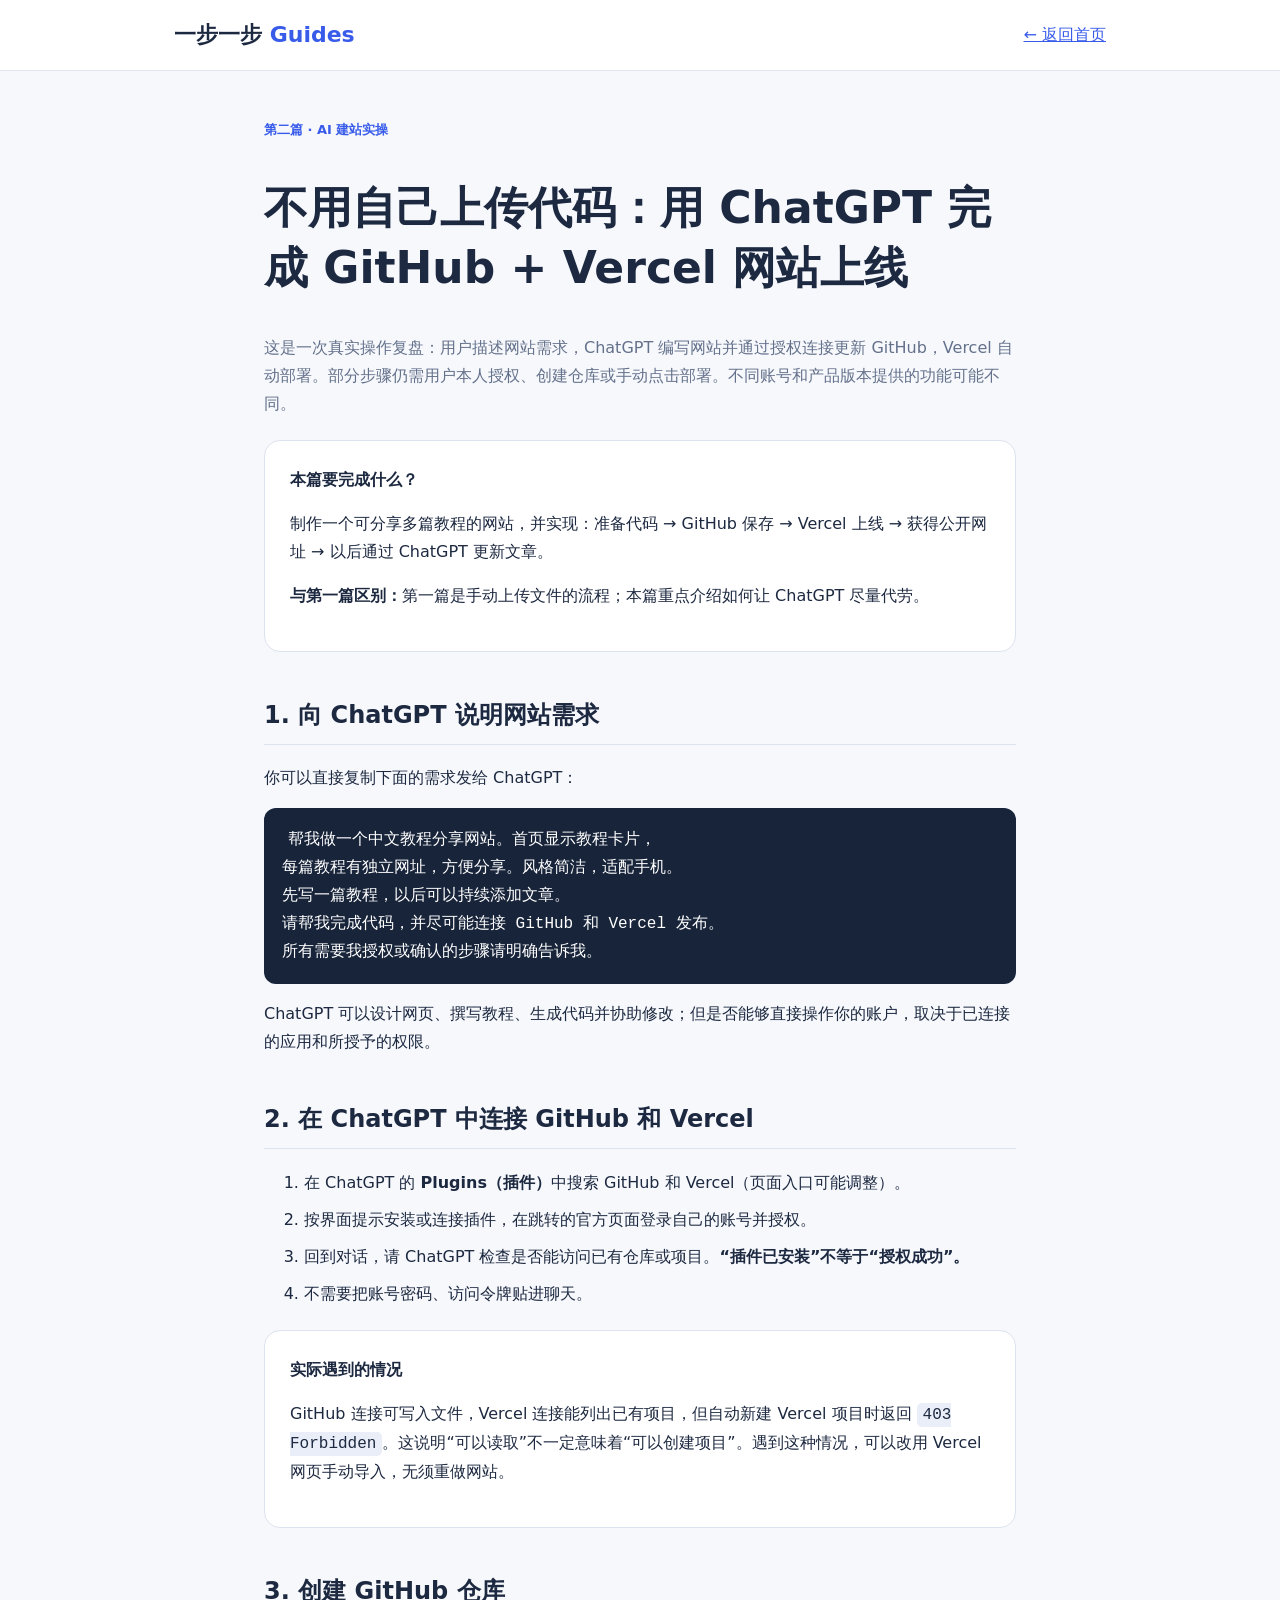
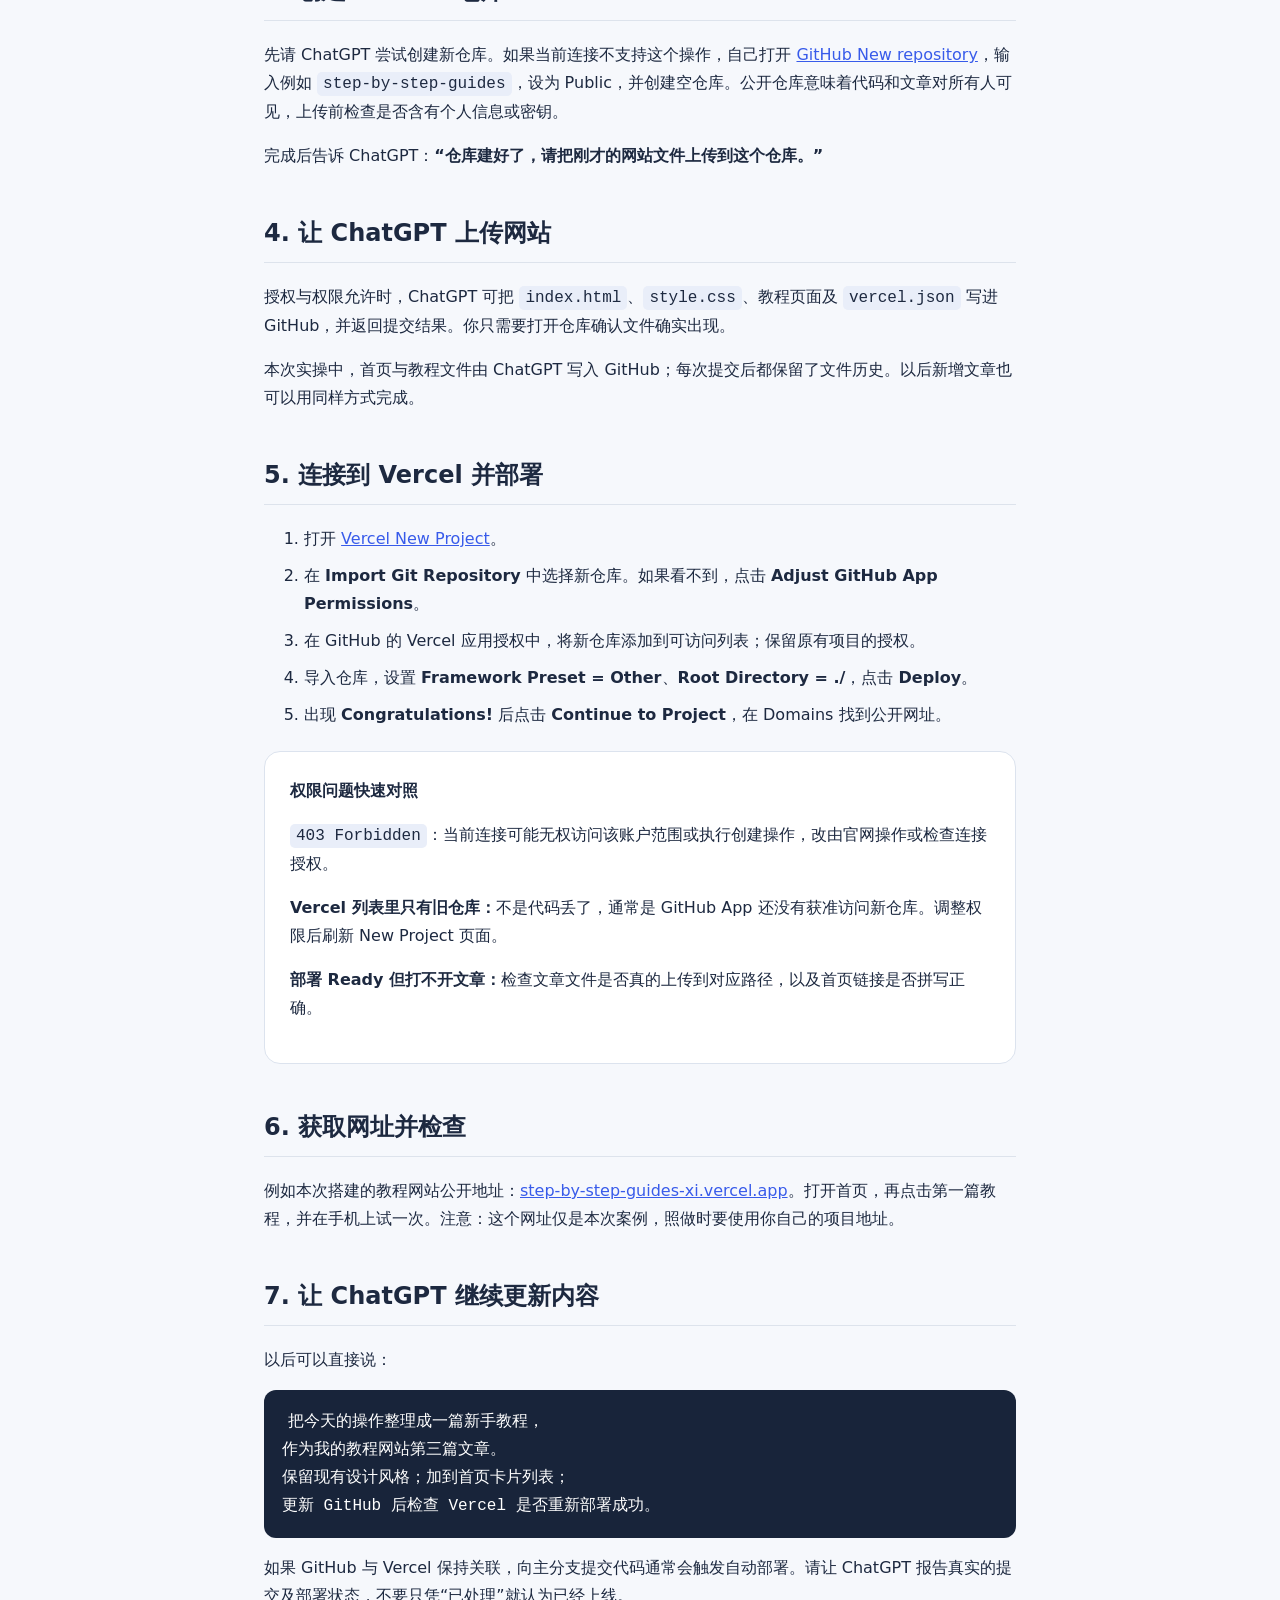
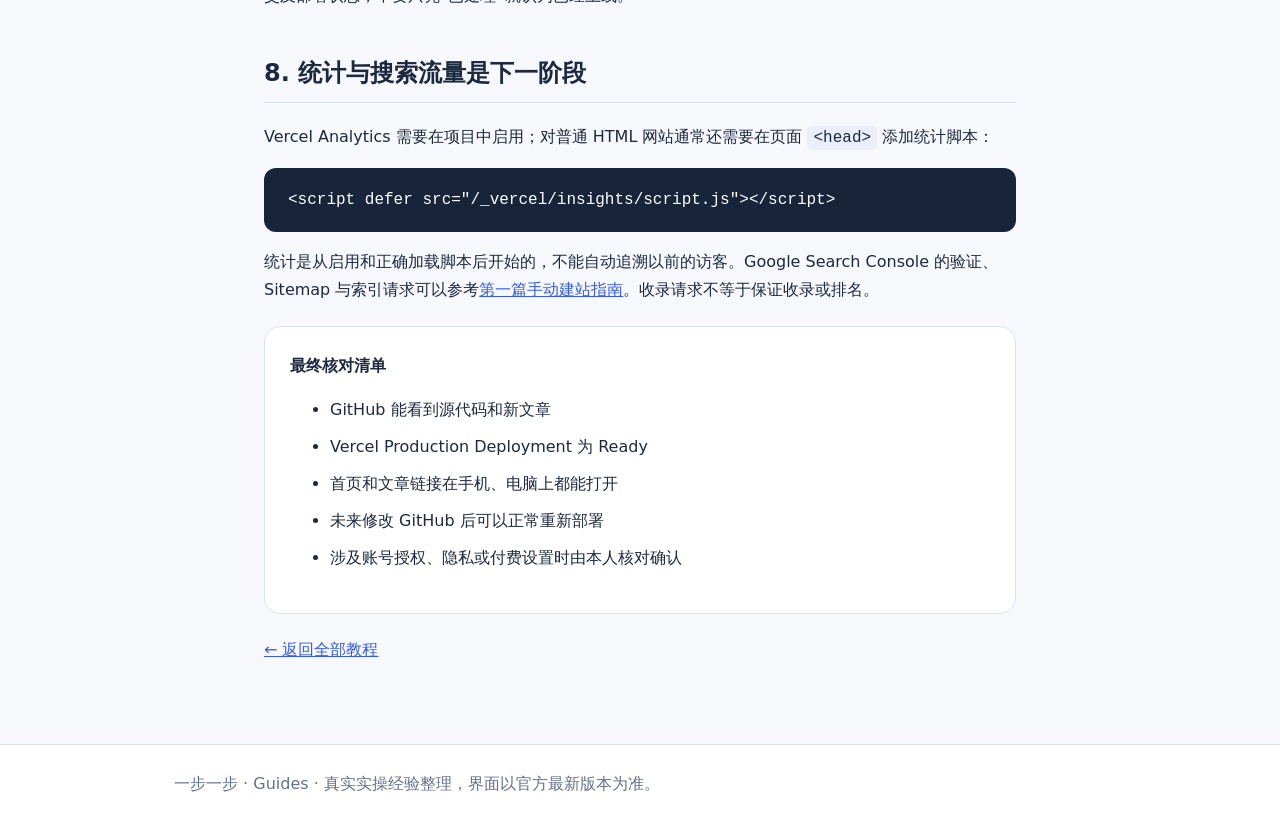
==== guides/chatgpt-github-vercel.html @ 21af05c0 "Publish second tutorial: ChatGPT-assisted website deployment" ====
<!doctype html><html lang="zh-CN"><head><meta charset="utf-8"><meta name="viewport" content="width=device-width,initial-scale=1"><title>用 ChatGPT 自动完成建站：连接 GitHub 和 Vercel | 一步一步</title><meta name="description" content="真实复盘如何用 ChatGPT 协助制作网站、连接 GitHub 和 Vercel、上传代码与自动部署，包括授权及权限问题排查。"><link rel="stylesheet" href="/style.css"><script defer src="/_vercel/insights/script.js"></script></head><body><header><div class="wrap nav"><a href="/" class="brand">一步一步 <span>Guides</span></a><a href="/">← 返回首页</a></div></header><article><p class="eyebrow">第二篇 · AI 建站实操</p><h1>不用自己上传代码：用 ChatGPT 完成 GitHub + Vercel 网站上线</h1><p class="muted">这是一次真实操作复盘：用户描述网站需求，ChatGPT 编写网站并通过授权连接更新 GitHub，Vercel 自动部署。部分步骤仍需用户本人授权、创建仓库或手动点击部署。不同账号和产品版本提供的功能可能不同。</p><div class="block"><strong>本篇要完成什么？</strong><p>制作一个可分享多篇教程的网站，并实现：准备代码 → GitHub 保存 → Vercel 上线 → 获得公开网址 → 以后通过 ChatGPT 更新文章。</p><p><strong>与第一篇区别：</strong>第一篇是手动上传文件的流程；本篇重点介绍如何让 ChatGPT 尽量代劳。</p></div><h2>1. 向 ChatGPT 说明网站需求</h2><p>你可以直接复制下面的需求发给 ChatGPT：</p><pre><code>帮我做一个中文教程分享网站。首页显示教程卡片，
每篇教程有独立网址，方便分享。风格简洁，适配手机。
先写一篇教程，以后可以持续添加文章。
请帮我完成代码，并尽可能连接 GitHub 和 Vercel 发布。
所有需要我授权或确认的步骤请明确告诉我。</code></pre><p>ChatGPT 可以设计网页、撰写教程、生成代码并协助修改；但是否能够直接操作你的账户，取决于已连接的应用和所授予的权限。</p><h2>2. 在 ChatGPT 中连接 GitHub 和 Vercel</h2><ol><li>在 ChatGPT 的 <strong>Plugins（插件）</strong>中搜索 GitHub 和 Vercel（页面入口可能调整）。</li><li>按界面提示安装或连接插件，在跳转的官方页面登录自己的账号并授权。</li><li>回到对话，请 ChatGPT 检查是否能访问已有仓库或项目。<strong>“插件已安装”不等于“授权成功”。</strong></li><li>不需要把账号密码、访问令牌贴进聊天。</li></ol><div class="block"><strong>实际遇到的情况</strong><p>GitHub 连接可写入文件，Vercel 连接能列出已有项目，但自动新建 Vercel 项目时返回 <code>403 Forbidden</code>。这说明“可以读取”不一定意味着“可以创建项目”。遇到这种情况，可以改用 Vercel 网页手动导入，无须重做网站。</p></div><h2>3. 创建 GitHub 仓库</h2><p>先请 ChatGPT 尝试创建新仓库。如果当前连接不支持这个操作，自己打开 <a href="https://github.com/new" target="_blank" rel="noopener">GitHub New repository</a>，输入例如 <code>step-by-step-guides</code>，设为 Public，并创建空仓库。公开仓库意味着代码和文章对所有人可见，上传前检查是否含有个人信息或密钥。</p><p>完成后告诉 ChatGPT：<strong>“仓库建好了，请把刚才的网站文件上传到这个仓库。”</strong></p><h2>4. 让 ChatGPT 上传网站</h2><p>授权与权限允许时，ChatGPT 可把 <code>index.html</code>、<code>style.css</code>、教程页面及 <code>vercel.json</code> 写进 GitHub，并返回提交结果。你只需要打开仓库确认文件确实出现。</p><p>本次实操中，首页与教程文件由 ChatGPT 写入 GitHub；每次提交后都保留了文件历史。以后新增文章也可以用同样方式完成。</p><h2>5. 连接到 Vercel 并部署</h2><ol><li>打开 <a href="https://vercel.com/new" target="_blank" rel="noopener">Vercel New Project</a>。</li><li>在 <strong>Import Git Repository</strong> 中选择新仓库。如果看不到，点击 <strong>Adjust GitHub App Permissions</strong>。</li><li>在 GitHub 的 Vercel 应用授权中，将新仓库添加到可访问列表；保留原有项目的授权。</li><li>导入仓库，设置 <strong>Framework Preset = Other</strong>、<strong>Root Directory = ./</strong>，点击 <strong>Deploy</strong>。</li><li>出现 <strong>Congratulations!</strong> 后点击 <strong>Continue to Project</strong>，在 Domains 找到公开网址。</li></ol><div class="block"><strong>权限问题快速对照</strong><p><code>403 Forbidden</code>：当前连接可能无权访问该账户范围或执行创建操作，改由官网操作或检查连接授权。</p><p><strong>Vercel 列表里只有旧仓库：</strong>不是代码丢了，通常是 GitHub App 还没有获准访问新仓库。调整权限后刷新 New Project 页面。</p><p><strong>部署 Ready 但打不开文章：</strong>检查文章文件是否真的上传到对应路径，以及首页链接是否拼写正确。</p></div><h2>6. 获取网址并检查</h2><p>例如本次搭建的教程网站公开地址：<a href="https://step-by-step-guides-xi.vercel.app/">step-by-step-guides-xi.vercel.app</a>。打开首页，再点击第一篇教程，并在手机上试一次。注意：这个网址仅是本次案例，照做时要使用你自己的项目地址。</p><h2>7. 让 ChatGPT 继续更新内容</h2><p>以后可以直接说：</p><pre><code>把今天的操作整理成一篇新手教程，
作为我的教程网站第三篇文章。
保留现有设计风格；加到首页卡片列表；
更新 GitHub 后检查 Vercel 是否重新部署成功。</code></pre><p>如果 GitHub 与 Vercel 保持关联，向主分支提交代码通常会触发自动部署。请让 ChatGPT 报告真实的提交及部署状态，不要只凭“已处理”就认为已经上线。</p><h2>8. 统计与搜索流量是下一阶段</h2><p>Vercel Analytics 需要在项目中启用；对普通 HTML 网站通常还需要在页面 <code>&lt;head&gt;</code> 添加统计脚本：</p><pre><code>&lt;script defer src="/_vercel/insights/script.js"&gt;&lt;/script&gt;</code></pre><p>统计是从启用和正确加载脚本后开始的，不能自动追溯以前的访客。Google Search Console 的验证、Sitemap 与索引请求可以参考<a href="/guides/first-website.html">第一篇手动建站指南</a>。收录请求不等于保证收录或排名。</p><div class="block"><strong>最终核对清单</strong><ul><li>GitHub 能看到源代码和新文章</li><li>Vercel Production Deployment 为 Ready</li><li>首页和文章链接在手机、电脑上都能打开</li><li>未来修改 GitHub 后可以正常重新部署</li><li>涉及账号授权、隐私或付费设置时由本人核对确认</li></ul></div><p><a href="/">← 返回全部教程</a></p></article><footer><div class="wrap">一步一步 · Guides · 真实实操经验整理，界面以官方最新版本为准。</div></footer></body></html>
---- style.css ----
:root{--ink:#1d2940;--blue:#385bea;--muted:#64718b}*{box-sizing:border-box}body{margin:0;background:#f6f8fc;color:var(--ink);font:16px/1.75 system-ui,'Noto Sans SC',sans-serif}a{color:var(--blue)}.wrap{max-width:980px;margin:auto;padding:0 24px}header{background:#fff;border-bottom:1px solid #e0e5ee}.nav{display:flex;justify-content:space-between;align-items:center;height:70px}.brand{text-decoration:none;font-weight:800;font-size:22px;color:var(--ink)}.brand span{color:var(--blue)}.hero{padding:80px 0;background:linear-gradient(120deg,#f1f5ff,#e6f0ff)}.hero h1{font-size:clamp(36px,5vw,60px);line-height:1.2;margin:14px 0}.eyebrow{font-size:13px;font-weight:700;color:var(--blue)}.intro{max-width:620px;color:var(--muted);font-size:18px}.btn{display:inline-block;background:var(--blue);color:white;text-decoration:none;border-radius:10px;padding:12px 20px;font-weight:700}main{padding-top:48px!important;padding-bottom:70px!important}.cards{display:grid;grid-template-columns:repeat(auto-fit,minmax(280px,1fr));gap:20px}.card,.note,.block{background:white;border:1px solid #dce3ee;border-radius:16px;padding:25px}.card{text-decoration:none;color:var(--ink)}.card small,.card p{color:var(--muted)}.card strong{color:var(--blue)}.note{margin-top:40px;background:#ebf1ff}footer{padding:25px 0;background:white;border-top:1px solid #dce3ee;color:var(--muted)}article{max-width:800px;margin:48px auto 80px;padding:0 24px}article h1{line-height:1.35;font-size:clamp(29px,4vw,44px)}article h2{margin-top:42px;border-bottom:1px solid #dde3ec;padding-bottom:8px}article li{margin:9px 0}code{background:#e9eef9;padding:3px 6px;border-radius:5px;word-break:break-word}pre{background:#18243a;color:white;padding:18px;border-radius:12px;overflow-x:auto}pre code{background:transparent}article .block{margin:22px 0}article .muted{color:var(--muted)}
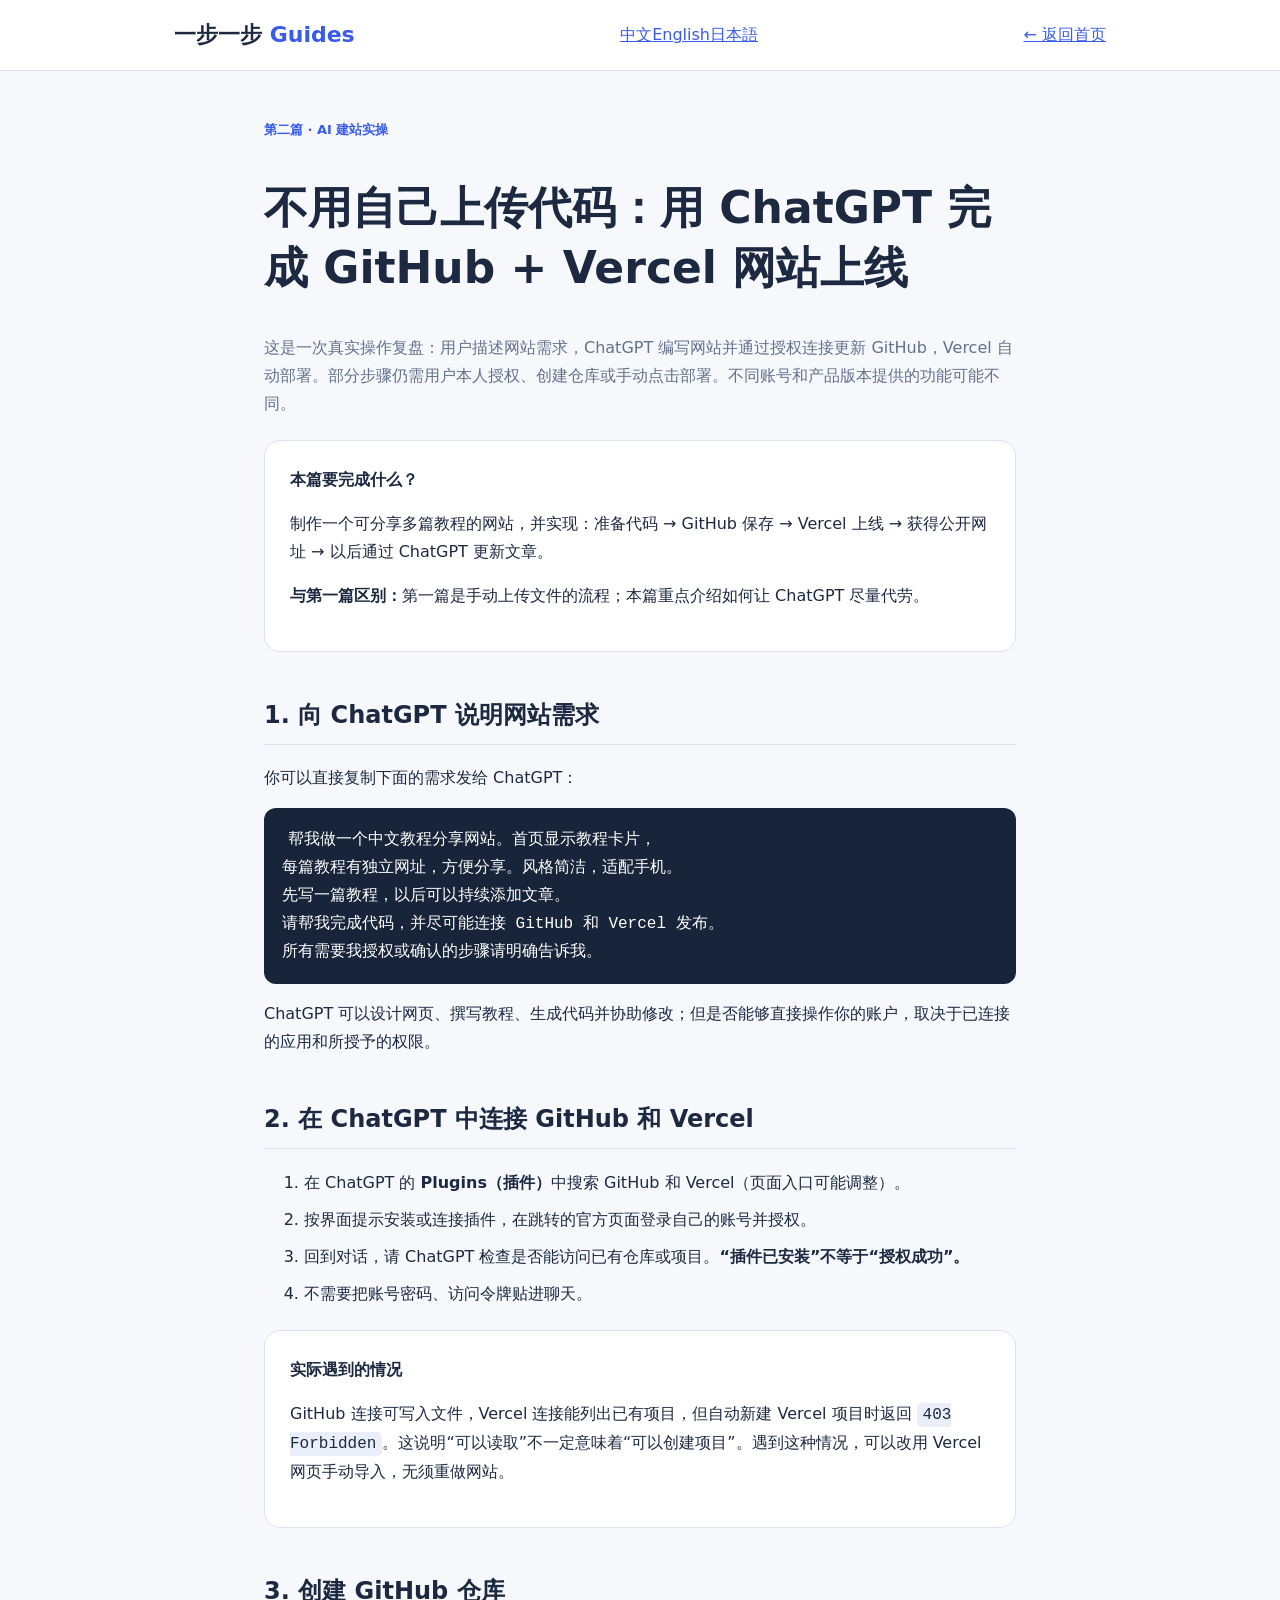
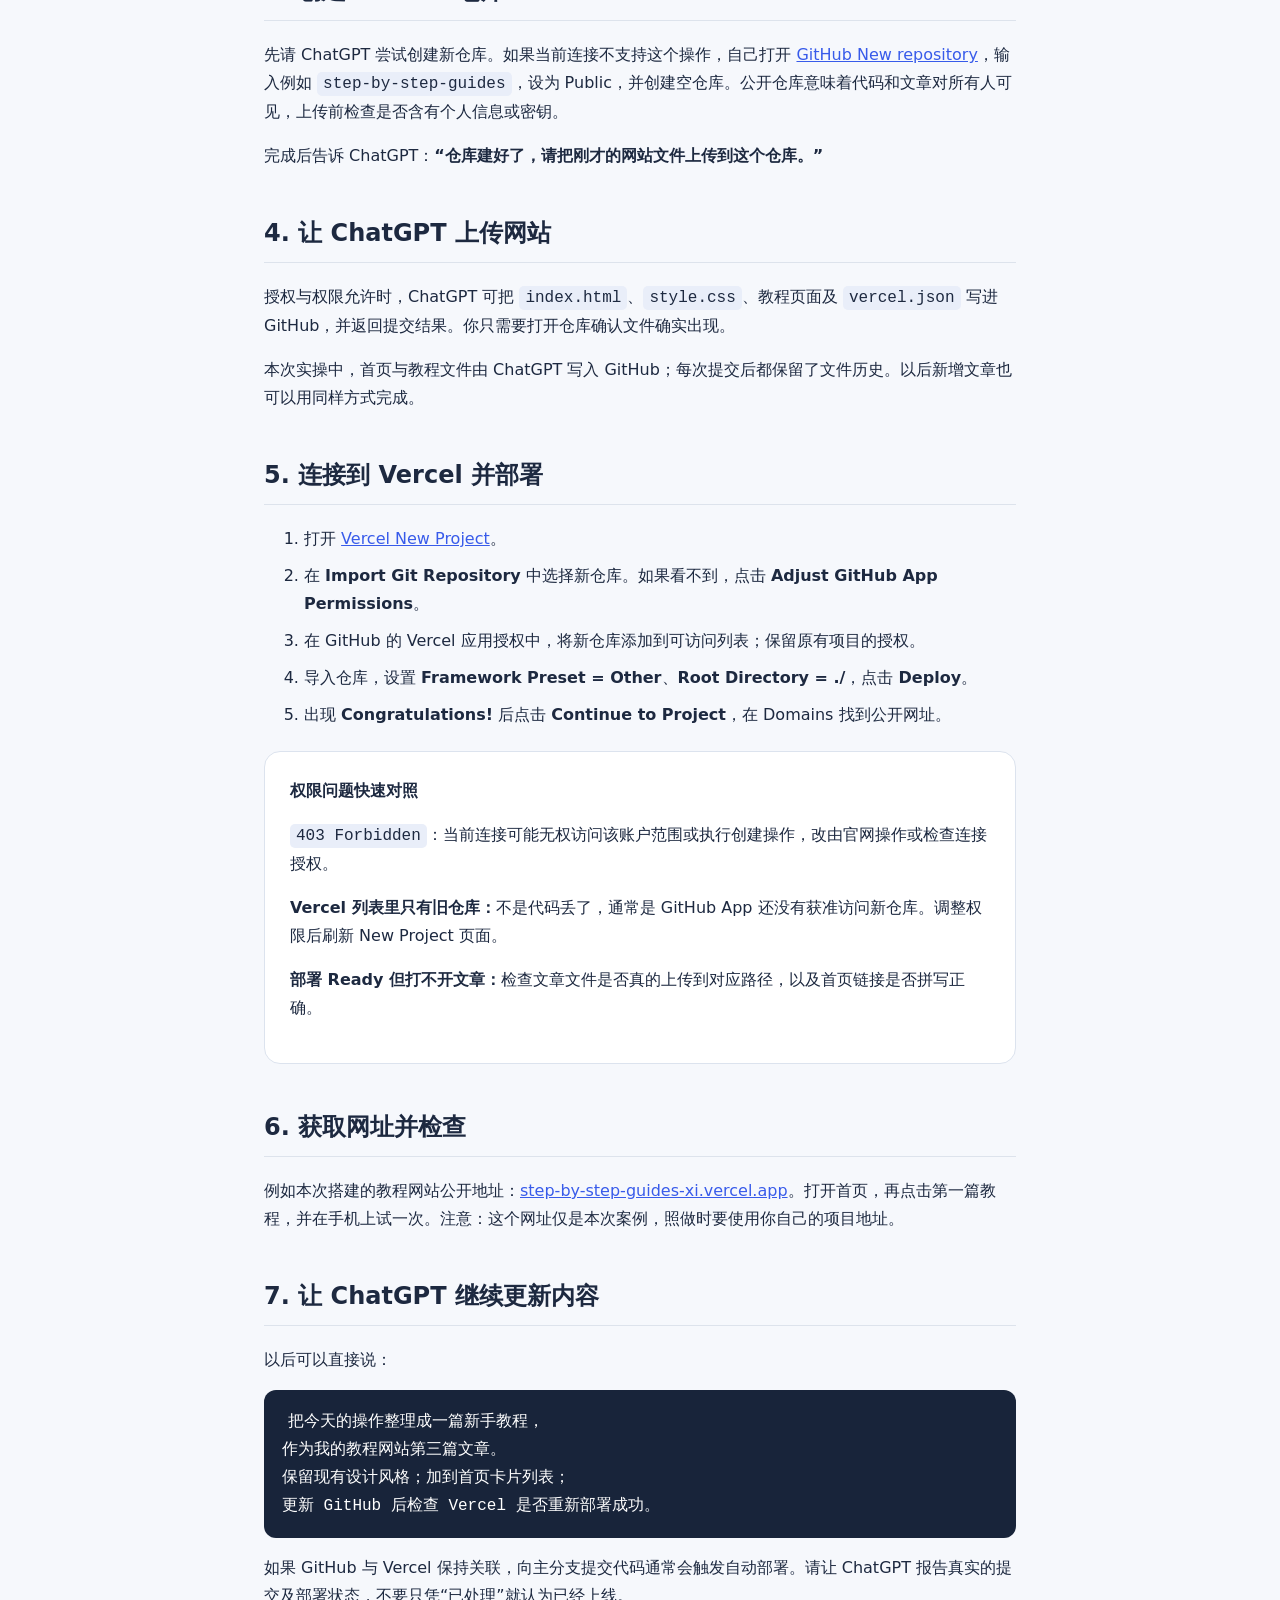
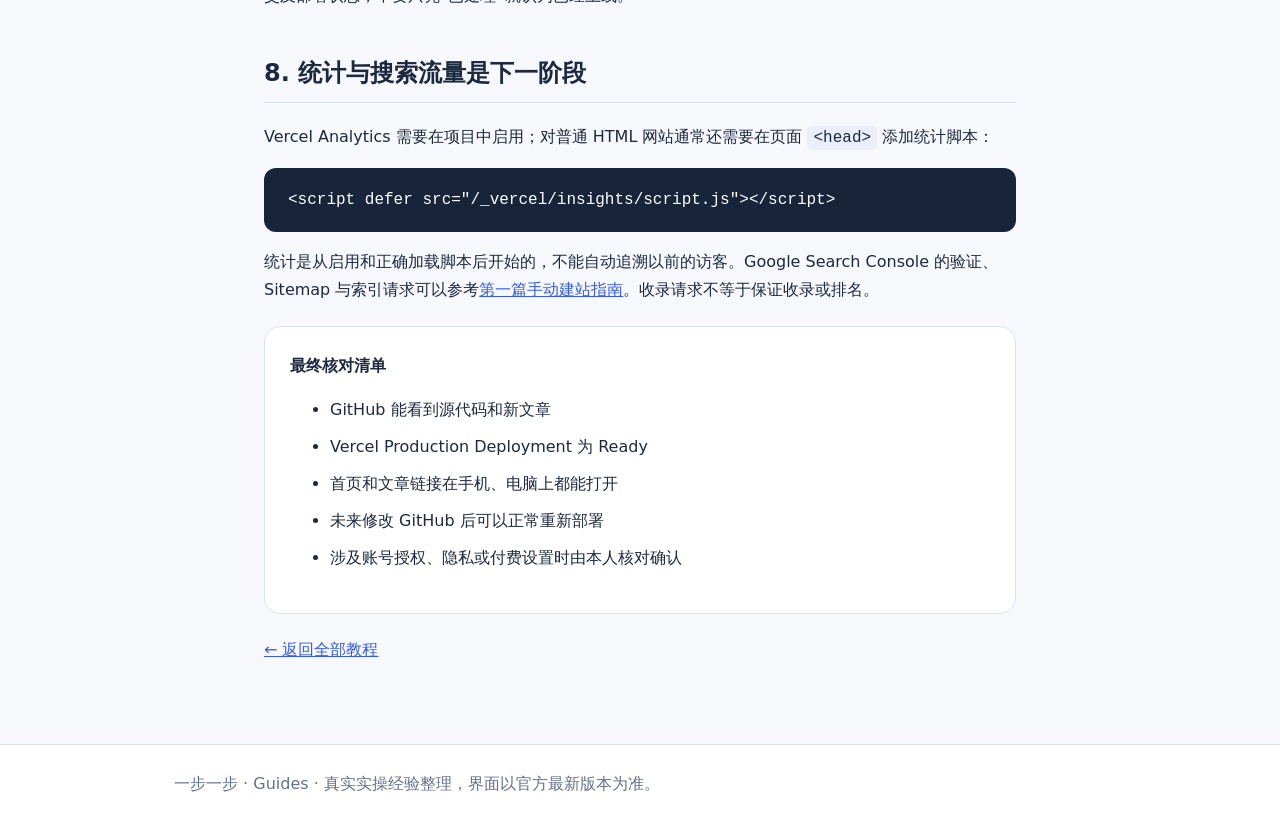
==== commit d102fd9a: "Add language switcher to Chinese page" ====
--- a/guides/chatgpt-github-vercel.html
+++ b/guides/chatgpt-github-vercel.html
@@ -1,4 +1,4 @@
-<!doctype html><html lang="zh-CN"><head><meta charset="utf-8"><meta name="viewport" content="width=device-width,initial-scale=1"><title>用 ChatGPT 自动完成建站：连接 GitHub 和 Vercel | 一步一步</title><meta name="description" content="真实复盘如何用 ChatGPT 协助制作网站、连接 GitHub 和 Vercel、上传代码与自动部署，包括授权及权限问题排查。"><link rel="stylesheet" href="/style.css"><script defer src="/_vercel/insights/script.js"></script></head><body><header><div class="wrap nav"><a href="/" class="brand">一步一步 <span>Guides</span></a><a href="/">← 返回首页</a></div></header><article><p class="eyebrow">第二篇 · AI 建站实操</p><h1>不用自己上传代码：用 ChatGPT 完成 GitHub + Vercel 网站上线</h1><p class="muted">这是一次真实操作复盘：用户描述网站需求，ChatGPT 编写网站并通过授权连接更新 GitHub，Vercel 自动部署。部分步骤仍需用户本人授权、创建仓库或手动点击部署。不同账号和产品版本提供的功能可能不同。</p><div class="block"><strong>本篇要完成什么？</strong><p>制作一个可分享多篇教程的网站，并实现：准备代码 → GitHub 保存 → Vercel 上线 → 获得公开网址 → 以后通过 ChatGPT 更新文章。</p><p><strong>与第一篇区别：</strong>第一篇是手动上传文件的流程；本篇重点介绍如何让 ChatGPT 尽量代劳。</p></div><h2>1. 向 ChatGPT 说明网站需求</h2><p>你可以直接复制下面的需求发给 ChatGPT：</p><pre><code>帮我做一个中文教程分享网站。首页显示教程卡片，
+<!doctype html><html lang="zh-CN"><head><meta charset="utf-8"><meta name="viewport" content="width=device-width,initial-scale=1"><title>用 ChatGPT 自动完成建站：连接 GitHub 和 Vercel | 一步一步</title><meta name="description" content="真实复盘如何用 ChatGPT 协助制作网站、连接 GitHub 和 Vercel、上传代码与自动部署，包括授权及权限问题排查。"><link rel="stylesheet" href="/style.css"><script defer src="/_vercel/insights/script.js"></script></head><body><header><div class="wrap nav"><a href="/" class="brand">一步一步 <span>Guides</span></a><div class="lang-nav" aria-label="Language"><a href="/guides/chatgpt-github-vercel.html" aria-current="page">中文</a><a href="/en/guides/chatgpt-github-vercel.html">English</a><a href="/ja/guides/chatgpt-github-vercel.html">日本語</a></div><a href="/">← 返回首页</a></div></header><article><p class="eyebrow">第二篇 · AI 建站实操</p><h1>不用自己上传代码：用 ChatGPT 完成 GitHub + Vercel 网站上线</h1><p class="muted">这是一次真实操作复盘：用户描述网站需求，ChatGPT 编写网站并通过授权连接更新 GitHub，Vercel 自动部署。部分步骤仍需用户本人授权、创建仓库或手动点击部署。不同账号和产品版本提供的功能可能不同。</p><div class="block"><strong>本篇要完成什么？</strong><p>制作一个可分享多篇教程的网站，并实现：准备代码 → GitHub 保存 → Vercel 上线 → 获得公开网址 → 以后通过 ChatGPT 更新文章。</p><p><strong>与第一篇区别：</strong>第一篇是手动上传文件的流程；本篇重点介绍如何让 ChatGPT 尽量代劳。</p></div><h2>1. 向 ChatGPT 说明网站需求</h2><p>你可以直接复制下面的需求发给 ChatGPT：</p><pre><code>帮我做一个中文教程分享网站。首页显示教程卡片，
 每篇教程有独立网址，方便分享。风格简洁，适配手机。
 先写一篇教程，以后可以持续添加文章。
 请帮我完成代码，并尽可能连接 GitHub 和 Vercel 发布。
